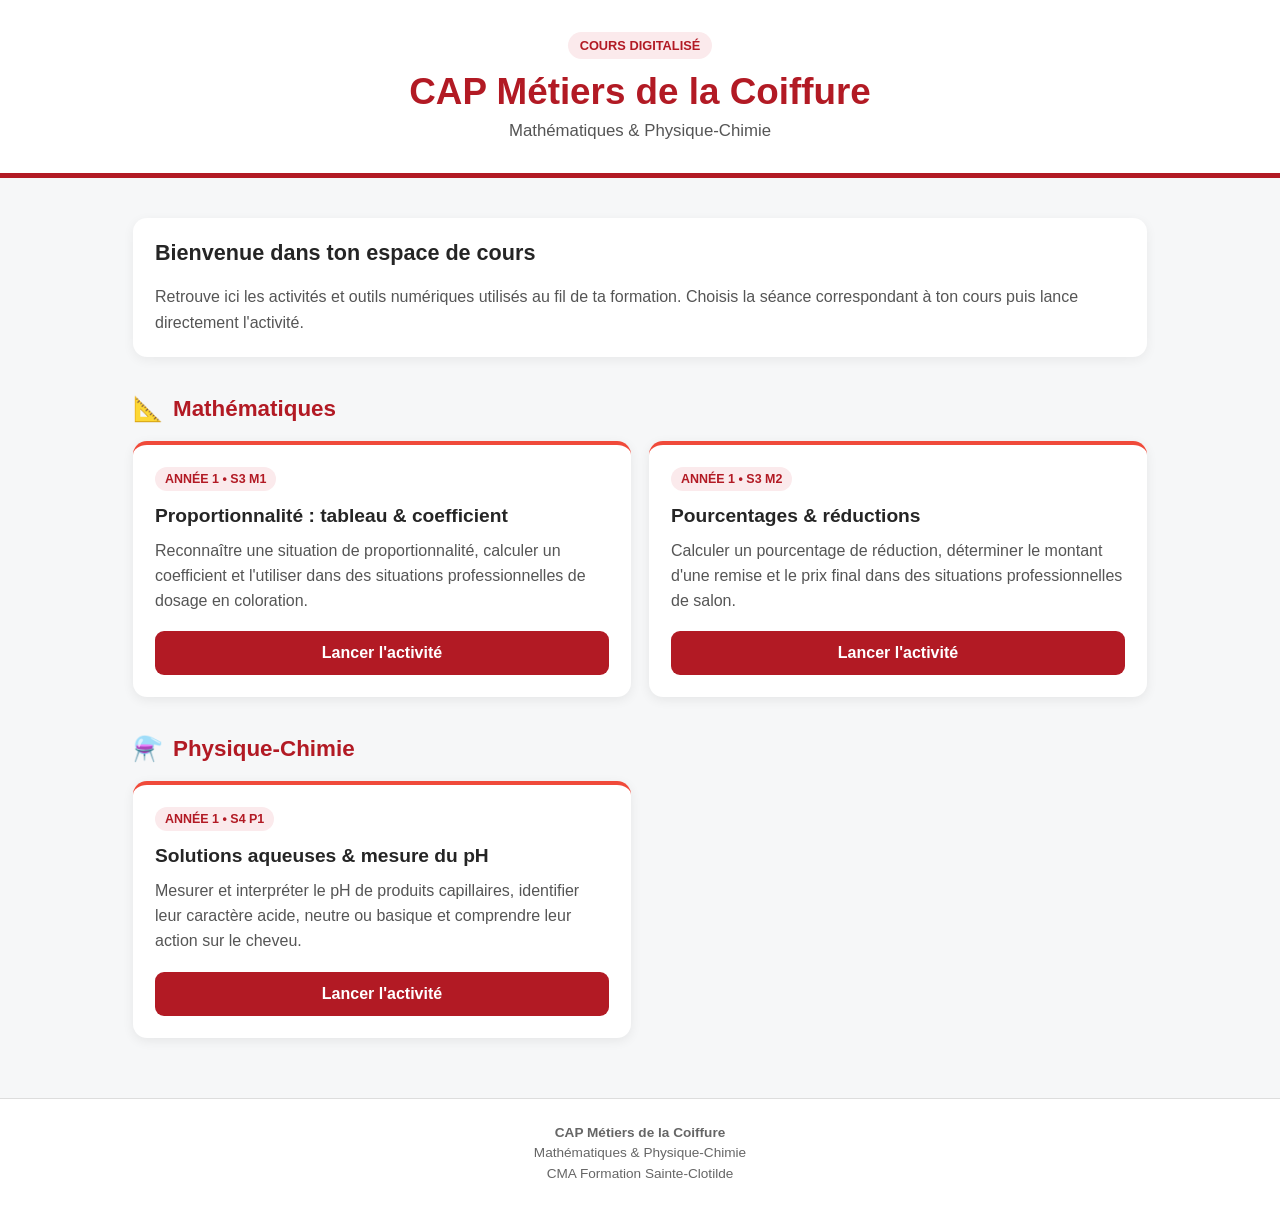
==== index.html @ 05f4091f "Create index.html Création du portail CAP Métiers de la Coiffure" ====
<!DOCTYPE html>
<html lang="fr">
<head>
  <meta charset="UTF-8">
  <meta name="viewport" content="width=device-width, initial-scale=1.0">

  <title>CAP Métiers de la Coiffure | Maths-Sciences</title>

  <style>
    * {
      box-sizing: border-box;
    }

    body {
      margin: 0;
      font-family: Arial, sans-serif;
      background: #f6f7f8;
      color: #252525;
    }

    /* ===== EN-TÊTE ===== */

    header {
      background: white;
      border-bottom: 5px solid #B21A24;
      padding: 32px 20px;
      text-align: center;
    }

    .badge {
      display: inline-block;
      background: #fbeaec;
      color: #B21A24;
      font-weight: bold;
      font-size: 0.8rem;
      padding: 6px 12px;
      border-radius: 20px;
      margin-bottom: 12px;
    }

    header h1 {
      margin: 0;
      color: #B21A24;
      font-size: 1.9rem;
    }

    header h2 {
      margin: 8px 0 0;
      font-size: 1.05rem;
      font-weight: normal;
      color: #555;
    }

    /* ===== CONTENU ===== */

    main {
      max-width: 1050px;
      margin: auto;
      padding: 30px 18px 60px;
    }

    .welcome {
      background: white;
      border-radius: 14px;
      padding: 22px;
      margin-bottom: 36px;
      box-shadow: 0 3px 12px rgba(0,0,0,0.06);
    }

    .welcome h2 {
      margin-top: 0;
      font-size: 1.35rem;
    }

    .welcome p {
      margin-bottom: 0;
      color: #555;
      line-height: 1.6;
    }

    /* ===== DISCIPLINES ===== */

    .discipline {
      margin-top: 38px;
    }

    .discipline-title {
      display: flex;
      align-items: center;
      gap: 10px;
      margin-bottom: 18px;
    }

    .discipline-title span {
      font-size: 1.5rem;
    }

    .discipline-title h2 {
      margin: 0;
      color: #B21A24;
      font-size: 1.4rem;
    }

    .apps {
      display: grid;
      grid-template-columns: 1fr;
      gap: 18px;
    }

    /* ===== CARTES ===== */

    .card {
      background: white;
      border-radius: 14px;
      padding: 22px;
      box-shadow: 0 3px 12px rgba(0,0,0,0.07);
      border-top: 4px solid #F04A3A;
      display: flex;
      flex-direction: column;
    }

    .session {
      display: inline-block;
      align-self: flex-start;
      background: #fbeaec;
      color: #B21A24;
      font-size: 0.78rem;
      font-weight: bold;
      padding: 5px 10px;
      border-radius: 20px;
      margin-bottom: 12px;
    }

    .card h3 {
      margin: 0 0 10px;
      font-size: 1.2rem;
      line-height: 1.35;
    }

    .card p {
      margin: 0 0 18px;
      color: #555;
      line-height: 1.55;
      flex-grow: 1;
    }

    .button {
      display: block;
      width: 100%;
      background: #B21A24;
      color: white;
      text-decoration: none;
      text-align: center;
      font-weight: bold;
      padding: 13px 16px;
      border-radius: 9px;
    }

    .button:hover {
      background: #8f141d;
    }

    /* ===== PIED DE PAGE ===== */

    footer {
      text-align: center;
      background: white;
      border-top: 1px solid #ddd;
      padding: 24px 15px;
      color: #666;
      font-size: 0.85rem;
      line-height: 1.5;
    }

    /* ===== TABLETTE / ORDINATEUR ===== */

    @media (min-width: 700px) {
      .apps {
        grid-template-columns: repeat(2, 1fr);
      }

      header h1 {
        font-size: 2.3rem;
      }

      main {
        padding-top: 40px;
      }
    }
  </style>
</head>

<body>

<header>
  <div class="badge">COURS DIGITALISÉ</div>

  <h1>CAP Métiers de la Coiffure</h1>

  <h2>Mathématiques & Physique-Chimie</h2>
</header>

<main>

  <!-- INTRODUCTION -->

  <section class="welcome">
    <h2>Bienvenue dans ton espace de cours</h2>

    <p>
      Retrouve ici les activités et outils numériques utilisés
      au fil de ta formation. Choisis la séance correspondant
      à ton cours puis lance directement l'activité.
    </p>
  </section>


  <!-- MATHÉMATIQUES -->

  <section class="discipline">

    <div class="discipline-title">
      <span>📐</span>
      <h2>Mathématiques</h2>
    </div>

    <div class="apps">

      <!-- A1S3M1 -->

      <article class="card">

        <span class="session">
          ANNÉE 1 • S3 M1
        </span>

        <h3>
          Proportionnalité : tableau & coefficient
        </h3>

        <p>
          Reconnaître une situation de proportionnalité,
          calculer un coefficient et l'utiliser dans des
          situations professionnelles de dosage en coloration.
        </p>

        <a class="button" href="./A1S3M1/">
          Lancer l'activité
        </a>

      </article>


      <!-- A1S3M2 -->

      <article class="card">

        <span class="session">
          ANNÉE 1 • S3 M2
        </span>

        <h3>
          Pourcentages & réductions
        </h3>

        <p>
          Calculer un pourcentage de réduction, déterminer
          le montant d'une remise et le prix final dans
          des situations professionnelles de salon.
        </p>

        <a class="button" href="./A1S3M2/">
          Lancer l'activité
        </a>

      </article>

    </div>
  </section>


  <!-- PHYSIQUE-CHIMIE -->

  <section class="discipline">

    <div class="discipline-title">
      <span>⚗️</span>
      <h2>Physique-Chimie</h2>
    </div>

    <div class="apps">

      <!-- A1S4P1 -->

      <article class="card">

        <span class="session">
          ANNÉE 1 • S4 P1
        </span>

        <h3>
          Solutions aqueuses & mesure du pH
        </h3>

        <p>
          Mesurer et interpréter le pH de produits capillaires,
          identifier leur caractère acide, neutre ou basique
          et comprendre leur action sur le cheveu.
        </p>

        <a class="button" href="./A1S4pH/">
          Lancer l'activité
        </a>

      </article>

    </div>
  </section>

</main>


<footer>
  <strong>CAP Métiers de la Coiffure</strong><br>
  Mathématiques & Physique-Chimie<br>
  CMA Formation Sainte-Clotilde
</footer>

</body>
</html>
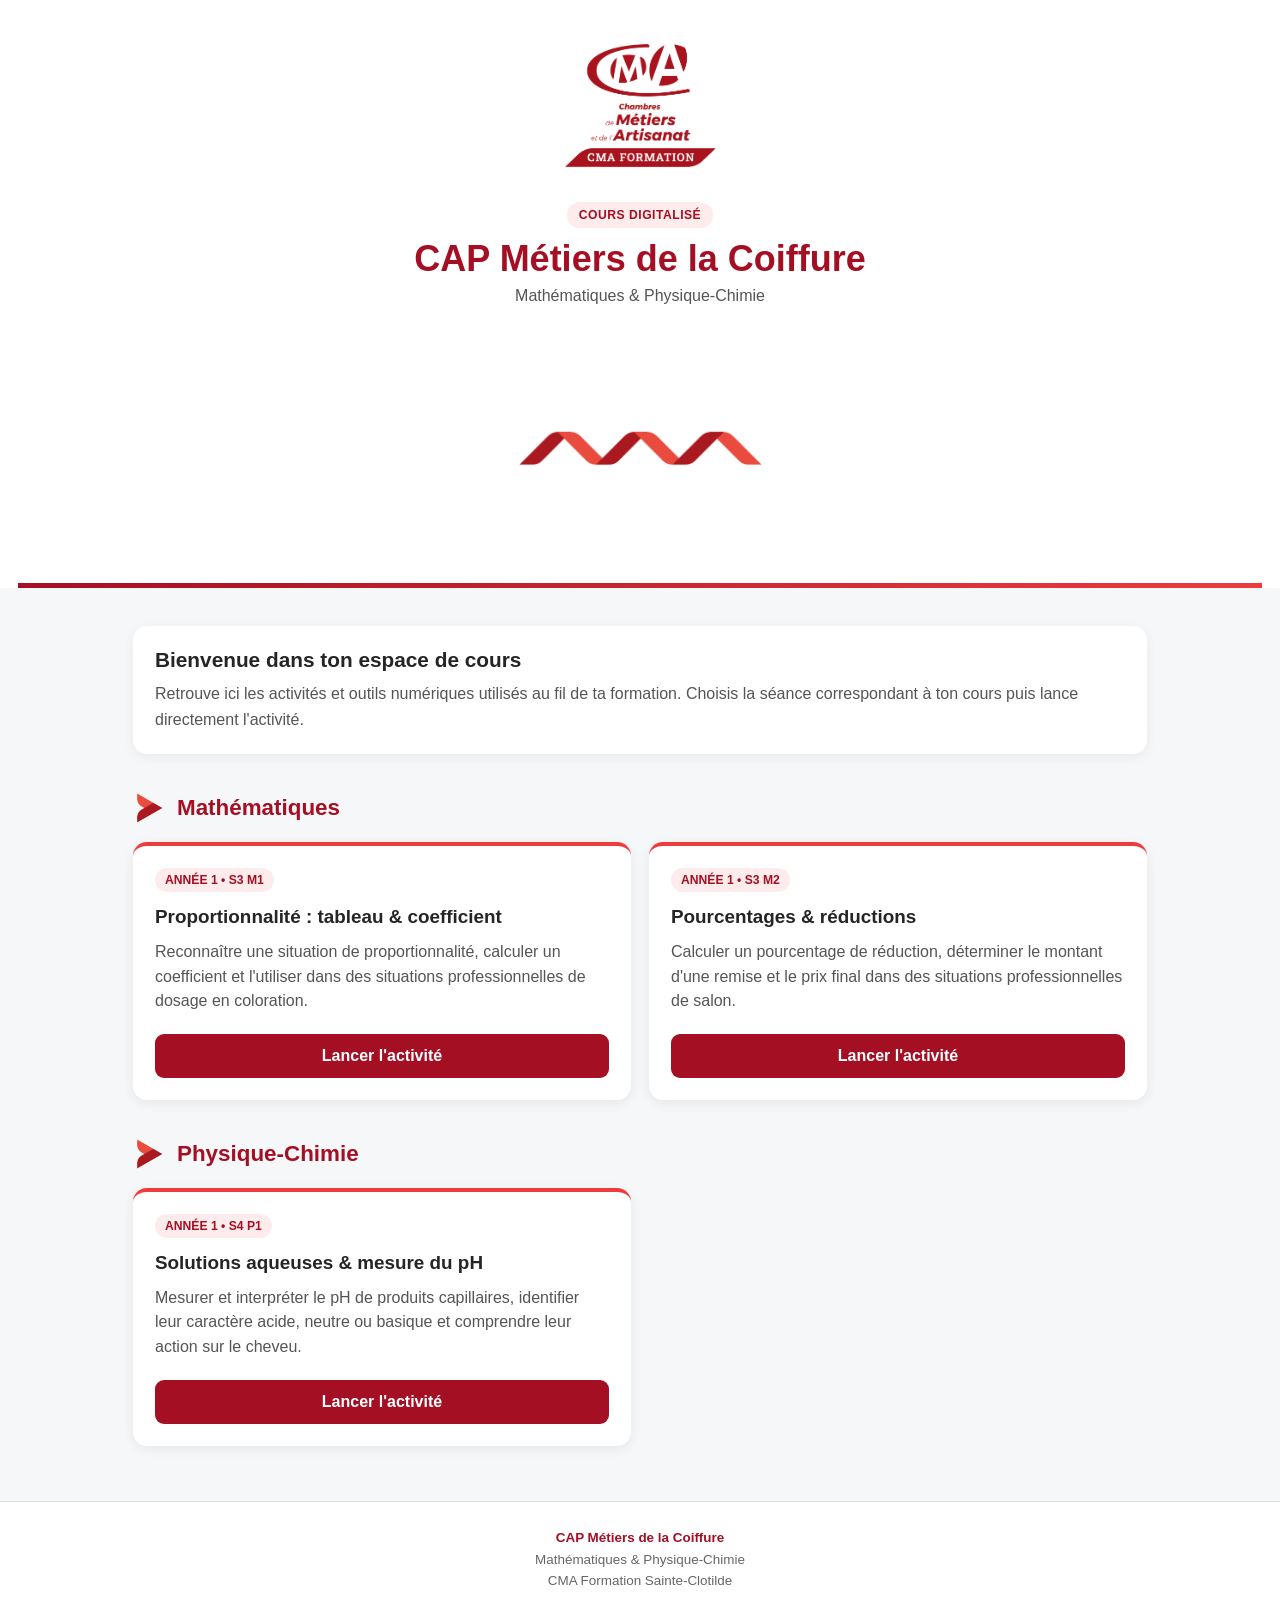
==== commit d8817e33: "Update index.html Mise jour graphique portail" ====
--- a/index.html
+++ b/index.html
@@ -7,78 +7,128 @@
   <title>CAP Métiers de la Coiffure | Maths-Sciences</title>
 
   <style>
+    /* =========================================
+       CHARTE GRAPHIQUE
+       Bordeaux : #A50F23
+       Corail   : #EE3C3D
+       ========================================= */
+
+    :root {
+      --bordeaux: #A50F23;
+      --corail: #EE3C3D;
+      --fond: #f6f7f8;
+      --texte: #252525;
+      --texte-secondaire: #555555;
+      --blanc: #ffffff;
+    }
+
     * {
       box-sizing: border-box;
     }
 
     body {
       margin: 0;
-      font-family: Arial, sans-serif;
-      background: #f6f7f8;
-      color: #252525;
-    }
-
-    /* ===== EN-TÊTE ===== */
+      font-family: Arial, Helvetica, sans-serif;
+      background: var(--fond);
+      color: var(--texte);
+    }
+
+    /* =========================================
+       EN-TÊTE
+       ========================================= */
 
     header {
-      background: white;
-      border-bottom: 5px solid #B21A24;
-      padding: 32px 20px;
+      background: var(--blanc);
       text-align: center;
+      padding: 22px 18px 0;
+    }
+
+    .logo {
+      width: 150px;
+      max-width: 42vw;
+      height: auto;
+      display: block;
+      margin: 0 auto 16px;
     }
 
     .badge {
       display: inline-block;
-      background: #fbeaec;
-      color: #B21A24;
-      font-weight: bold;
-      font-size: 0.8rem;
+      background: rgba(238, 60, 61, 0.10);
+      color: var(--bordeaux);
+      font-size: 0.76rem;
+      font-weight: 700;
+      letter-spacing: 0.04em;
       padding: 6px 12px;
       border-radius: 20px;
-      margin-bottom: 12px;
+      margin-bottom: 10px;
     }
 
     header h1 {
       margin: 0;
-      color: #B21A24;
-      font-size: 1.9rem;
-    }
-
-    header h2 {
-      margin: 8px 0 0;
-      font-size: 1.05rem;
-      font-weight: normal;
-      color: #555;
-    }
-
-    /* ===== CONTENU ===== */
+      color: var(--bordeaux);
+      font-size: 1.85rem;
+      line-height: 1.15;
+    }
+
+    header .subtitle {
+      margin: 8px 0 15px;
+      color: var(--texte-secondaire);
+      font-size: 1rem;
+    }
+
+    .ruban {
+      display: block;
+      width: 210px;
+      max-width: 55vw;
+      height: auto;
+      margin: 14px auto 0;
+    }
+
+    .header-line {
+      height: 5px;
+      margin-top: 18px;
+      background: linear-gradient(
+        90deg,
+        var(--bordeaux),
+        var(--corail)
+      );
+    }
+
+    /* =========================================
+       CONTENU PRINCIPAL
+       ========================================= */
 
     main {
       max-width: 1050px;
-      margin: auto;
-      padding: 30px 18px 60px;
-    }
+      margin: 0 auto;
+      padding: 28px 18px 55px;
+    }
+
+    /* INTRODUCTION */
 
     .welcome {
-      background: white;
+      background: var(--blanc);
       border-radius: 14px;
       padding: 22px;
-      margin-bottom: 36px;
-      box-shadow: 0 3px 12px rgba(0,0,0,0.06);
+      margin-bottom: 38px;
+      box-shadow: 0 3px 12px rgba(0, 0, 0, 0.06);
     }
 
     .welcome h2 {
-      margin-top: 0;
-      font-size: 1.35rem;
+      margin: 0 0 9px;
+      color: var(--texte);
+      font-size: 1.3rem;
     }
 
     .welcome p {
-      margin-bottom: 0;
-      color: #555;
+      margin: 0;
+      color: var(--texte-secondaire);
       line-height: 1.6;
     }
 
-    /* ===== DISCIPLINES ===== */
+    /* =========================================
+       DISCIPLINES
+       ========================================= */
 
     .discipline {
       margin-top: 38px;
@@ -87,19 +137,26 @@
     .discipline-title {
       display: flex;
       align-items: center;
-      gap: 10px;
+      gap: 12px;
       margin-bottom: 18px;
     }
 
-    .discipline-title span {
-      font-size: 1.5rem;
+    .discipline-title img {
+      width: 32px;
+      height: 32px;
+      object-fit: contain;
+      flex-shrink: 0;
     }
 
     .discipline-title h2 {
       margin: 0;
-      color: #B21A24;
+      color: var(--bordeaux);
       font-size: 1.4rem;
     }
+
+    /* =========================================
+       CARTES DES APPLICATIONS
+       ========================================= */
 
     .apps {
       display: grid;
@@ -107,25 +164,36 @@
       gap: 18px;
     }
 
-    /* ===== CARTES ===== */
-
     .card {
-      background: white;
+      background: var(--blanc);
       border-radius: 14px;
       padding: 22px;
-      box-shadow: 0 3px 12px rgba(0,0,0,0.07);
-      border-top: 4px solid #F04A3A;
+      border-top: 4px solid var(--corail);
+      box-shadow: 0 3px 12px rgba(0, 0, 0, 0.07);
+
       display: flex;
       flex-direction: column;
+
+      transition:
+        transform 0.18s ease,
+        box-shadow 0.18s ease;
+    }
+
+    .card:hover {
+      transform: translateY(-2px);
+      box-shadow: 0 6px 18px rgba(0, 0, 0, 0.10);
     }
 
     .session {
       display: inline-block;
       align-self: flex-start;
-      background: #fbeaec;
-      color: #B21A24;
-      font-size: 0.78rem;
-      font-weight: bold;
+
+      background: rgba(238, 60, 61, 0.10);
+      color: var(--bordeaux);
+
+      font-size: 0.76rem;
+      font-weight: 700;
+
       padding: 5px 10px;
       border-radius: 20px;
       margin-bottom: 12px;
@@ -133,198 +201,330 @@
 
     .card h3 {
       margin: 0 0 10px;
-      font-size: 1.2rem;
+      font-size: 1.18rem;
       line-height: 1.35;
     }
 
     .card p {
-      margin: 0 0 18px;
-      color: #555;
+      margin: 0 0 20px;
+      color: var(--texte-secondaire);
       line-height: 1.55;
       flex-grow: 1;
     }
+
+    /* =========================================
+       BOUTONS
+       ========================================= */
 
     .button {
       display: block;
       width: 100%;
-      background: #B21A24;
-      color: white;
+
+      background: var(--bordeaux);
+      color: var(--blanc);
+
       text-decoration: none;
       text-align: center;
-      font-weight: bold;
+      font-weight: 700;
+
       padding: 13px 16px;
       border-radius: 9px;
+
+      transition:
+        background 0.18s ease,
+        transform 0.18s ease;
     }
 
     .button:hover {
-      background: #8f141d;
-    }
-
-    /* ===== PIED DE PAGE ===== */
+      background: var(--corail);
+    }
+
+    .button:active {
+      transform: scale(0.98);
+    }
+
+    /* =========================================
+       PIED DE PAGE
+       ========================================= */
 
     footer {
+      background: var(--blanc);
+      border-top: 1px solid #dddddd;
       text-align: center;
-      background: white;
-      border-top: 1px solid #ddd;
-      padding: 24px 15px;
-      color: #666;
-      font-size: 0.85rem;
-      line-height: 1.5;
-    }
-
-    /* ===== TABLETTE / ORDINATEUR ===== */
+      padding: 25px 15px;
+      color: #666666;
+      font-size: 0.84rem;
+      line-height: 1.6;
+    }
+
+    footer strong {
+      color: var(--bordeaux);
+    }
+
+    /* =========================================
+       TABLETTE / ORDINATEUR
+       ========================================= */
 
     @media (min-width: 700px) {
+
+      header {
+        padding-top: 26px;
+      }
+
+      .logo {
+        width: 175px;
+      }
+
+      header h1 {
+        font-size: 2.25rem;
+      }
+
+      .ruban {
+        width: 245px;
+      }
+
+      main {
+        padding-top: 38px;
+      }
+
       .apps {
         grid-template-columns: repeat(2, 1fr);
       }
-
-      header h1 {
-        font-size: 2.3rem;
-      }
-
-      main {
-        padding-top: 40px;
-      }
-    }
+    }
+
+    /* =========================================
+       ACCESSIBILITÉ
+       ========================================= */
+
+    .button:focus-visible {
+      outline: 3px solid var(--corail);
+      outline-offset: 3px;
+    }
+
   </style>
 </head>
 
+
 <body>
 
-<header>
-  <div class="badge">COURS DIGITALISÉ</div>
-
-  <h1>CAP Métiers de la Coiffure</h1>
-
-  <h2>Mathématiques & Physique-Chimie</h2>
-</header>
-
-<main>
-
-  <!-- INTRODUCTION -->
-
-  <section class="welcome">
-    <h2>Bienvenue dans ton espace de cours</h2>
-
-    <p>
-      Retrouve ici les activités et outils numériques utilisés
-      au fil de ta formation. Choisis la séance correspondant
-      à ton cours puis lance directement l'activité.
+  <!-- =======================================
+       EN-TÊTE
+       ======================================= -->
+
+  <header>
+
+    <img
+      class="logo"
+      src="./assets/logo.png"
+      alt="CMA Formation - Chambres de Métiers et de l'Artisanat"
+    >
+
+    <div class="badge">
+      COURS DIGITALISÉ
+    </div>
+
+    <h1>
+      CAP Métiers de la Coiffure
+    </h1>
+
+    <p class="subtitle">
+      Mathématiques &amp; Physique-Chimie
     </p>
-  </section>
-
-
-  <!-- MATHÉMATIQUES -->
-
-  <section class="discipline">
-
-    <div class="discipline-title">
-      <span>📐</span>
-      <h2>Mathématiques</h2>
-    </div>
-
-    <div class="apps">
-
-      <!-- A1S3M1 -->
-
-      <article class="card">
-
-        <span class="session">
-          ANNÉE 1 • S3 M1
-        </span>
-
-        <h3>
-          Proportionnalité : tableau & coefficient
-        </h3>
-
-        <p>
-          Reconnaître une situation de proportionnalité,
-          calculer un coefficient et l'utiliser dans des
-          situations professionnelles de dosage en coloration.
-        </p>
-
-        <a class="button" href="./A1S3M1/">
-          Lancer l'activité
-        </a>
-
-      </article>
-
-
-      <!-- A1S3M2 -->
-
-      <article class="card">
-
-        <span class="session">
-          ANNÉE 1 • S3 M2
-        </span>
-
-        <h3>
-          Pourcentages & réductions
-        </h3>
-
-        <p>
-          Calculer un pourcentage de réduction, déterminer
-          le montant d'une remise et le prix final dans
-          des situations professionnelles de salon.
-        </p>
-
-        <a class="button" href="./A1S3M2/">
-          Lancer l'activité
-        </a>
-
-      </article>
-
-    </div>
-  </section>
-
-
-  <!-- PHYSIQUE-CHIMIE -->
-
-  <section class="discipline">
-
-    <div class="discipline-title">
-      <span>⚗️</span>
-      <h2>Physique-Chimie</h2>
-    </div>
-
-    <div class="apps">
-
-      <!-- A1S4P1 -->
-
-      <article class="card">
-
-        <span class="session">
-          ANNÉE 1 • S4 P1
-        </span>
-
-        <h3>
-          Solutions aqueuses & mesure du pH
-        </h3>
-
-        <p>
-          Mesurer et interpréter le pH de produits capillaires,
-          identifier leur caractère acide, neutre ou basique
-          et comprendre leur action sur le cheveu.
-        </p>
-
-        <a class="button" href="./A1S4pH/">
-          Lancer l'activité
-        </a>
-
-      </article>
-
-    </div>
-  </section>
-
-</main>
-
-
-<footer>
-  <strong>CAP Métiers de la Coiffure</strong><br>
-  Mathématiques & Physique-Chimie<br>
-  CMA Formation Sainte-Clotilde
-</footer>
+
+    <img
+      class="ruban"
+      src="./assets/ruban_vague.png"
+      alt=""
+      aria-hidden="true"
+    >
+
+    <div class="header-line"></div>
+
+  </header>
+
+
+  <!-- =======================================
+       CONTENU
+       ======================================= -->
+
+  <main>
+
+    <!-- INTRODUCTION -->
+
+    <section class="welcome">
+
+      <h2>
+        Bienvenue dans ton espace de cours
+      </h2>
+
+      <p>
+        Retrouve ici les activités et outils numériques utilisés
+        au fil de ta formation. Choisis la séance correspondant
+        à ton cours puis lance directement l'activité.
+      </p>
+
+    </section>
+
+
+    <!-- =====================================
+         MATHÉMATIQUES
+         ===================================== -->
+
+    <section class="discipline">
+
+      <div class="discipline-title">
+
+        <img
+          src="./assets/fleche_rouge.png"
+          alt=""
+          aria-hidden="true"
+        >
+
+        <h2>
+          Mathématiques
+        </h2>
+
+      </div>
+
+
+      <div class="apps">
+
+        <!-- A1S3M1 -->
+
+        <article class="card">
+
+          <span class="session">
+            ANNÉE 1 • S3 M1
+          </span>
+
+          <h3>
+            Proportionnalité : tableau &amp; coefficient
+          </h3>
+
+          <p>
+            Reconnaître une situation de proportionnalité,
+            calculer un coefficient et l'utiliser dans des
+            situations professionnelles de dosage en coloration.
+          </p>
+
+          <a
+            class="button"
+            href="./A1S3M1/"
+          >
+            Lancer l'activité
+          </a>
+
+        </article>
+
+
+        <!-- A1S3M2 -->
+
+        <article class="card">
+
+          <span class="session">
+            ANNÉE 1 • S3 M2
+          </span>
+
+          <h3>
+            Pourcentages &amp; réductions
+          </h3>
+
+          <p>
+            Calculer un pourcentage de réduction, déterminer
+            le montant d'une remise et le prix final dans
+            des situations professionnelles de salon.
+          </p>
+
+          <a
+            class="button"
+            href="./A1S3M2/"
+          >
+            Lancer l'activité
+          </a>
+
+        </article>
+
+      </div>
+
+    </section>
+
+
+    <!-- =====================================
+         PHYSIQUE-CHIMIE
+         ===================================== -->
+
+    <section class="discipline">
+
+      <div class="discipline-title">
+
+        <img
+          src="./assets/fleche_rouge.png"
+          alt=""
+          aria-hidden="true"
+        >
+
+        <h2>
+          Physique-Chimie
+        </h2>
+
+      </div>
+
+
+      <div class="apps">
+
+        <!-- A1S4P1 -->
+
+        <article class="card">
+
+          <span class="session">
+            ANNÉE 1 • S4 P1
+          </span>
+
+          <h3>
+            Solutions aqueuses &amp; mesure du pH
+          </h3>
+
+          <p>
+            Mesurer et interpréter le pH de produits capillaires,
+            identifier leur caractère acide, neutre ou basique
+            et comprendre leur action sur le cheveu.
+          </p>
+
+          <a
+            class="button"
+            href="./A1S4pH/"
+          >
+            Lancer l'activité
+          </a>
+
+        </article>
+
+      </div>
+
+    </section>
+
+  </main>
+
+
+  <!-- =======================================
+       PIED DE PAGE
+       ======================================= -->
+
+  <footer>
+
+    <strong>
+      CAP Métiers de la Coiffure
+    </strong>
+
+    <br>
+
+    Mathématiques &amp; Physique-Chimie
+
+    <br>
+
+    CMA Formation Sainte-Clotilde
+
+  </footer>
 
 </body>
 </html>
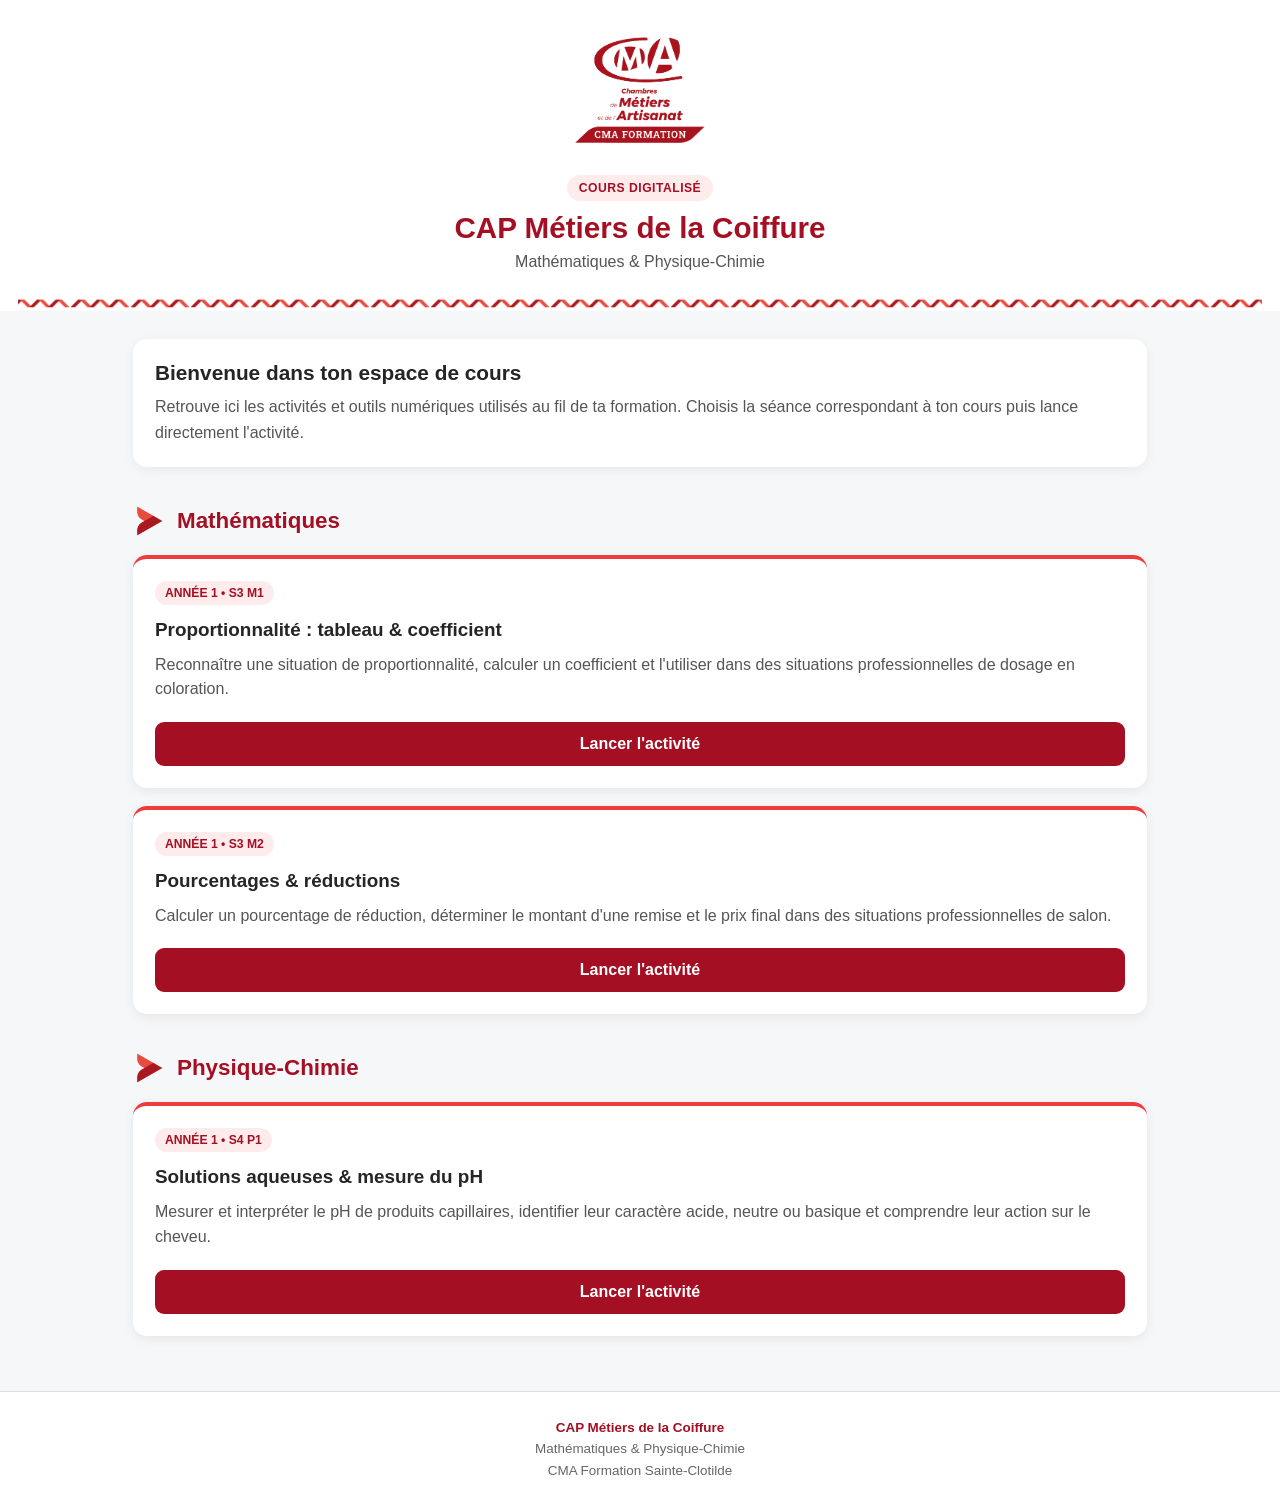
==== commit c89b7705: "Update index.html modification  frise" ====
--- a/index.html
+++ b/index.html
@@ -76,23 +76,15 @@
       font-size: 1rem;
     }
 
-    .ruban {
-      display: block;
-      width: 210px;
-      max-width: 55vw;
-      height: auto;
-      margin: 14px auto 0;
-    }
-
-    .header-line {
-      height: 5px;
-      margin-top: 18px;
-      background: linear-gradient(
-        90deg,
-        var(--bordeaux),
-        var(--corail)
-      );
-    }
+    .ruban-frise {
+  width: 100%;
+  height: 18px;
+  margin-top: 22px;
+  background-image: url("./assets/ruban_vague.png");
+  background-repeat: repeat-x;
+  background-position: center;
+  background-size: 60px auto;
+}
 
     /* =========================================
        CONTENU PRINCIPAL
@@ -265,7 +257,9 @@
        TABLETTE / ORDINATEUR
        ========================================= */
 
-    @media (min-width: 700px) {
+    .ruban {
+  width: 245px;
+} {
 
       header {
         padding-top: 26px;
@@ -331,15 +325,11 @@
       Mathématiques &amp; Physique-Chimie
     </p>
 
-    <img
-      class="ruban"
-      src="./assets/ruban_vague.png"
-      alt=""
-      aria-hidden="true"
-    >
-
-    <div class="header-line"></div>
-
+    <div
+  class="ruban-frise"
+  aria-hidden="true"
+></div>
+    
   </header>
 
 
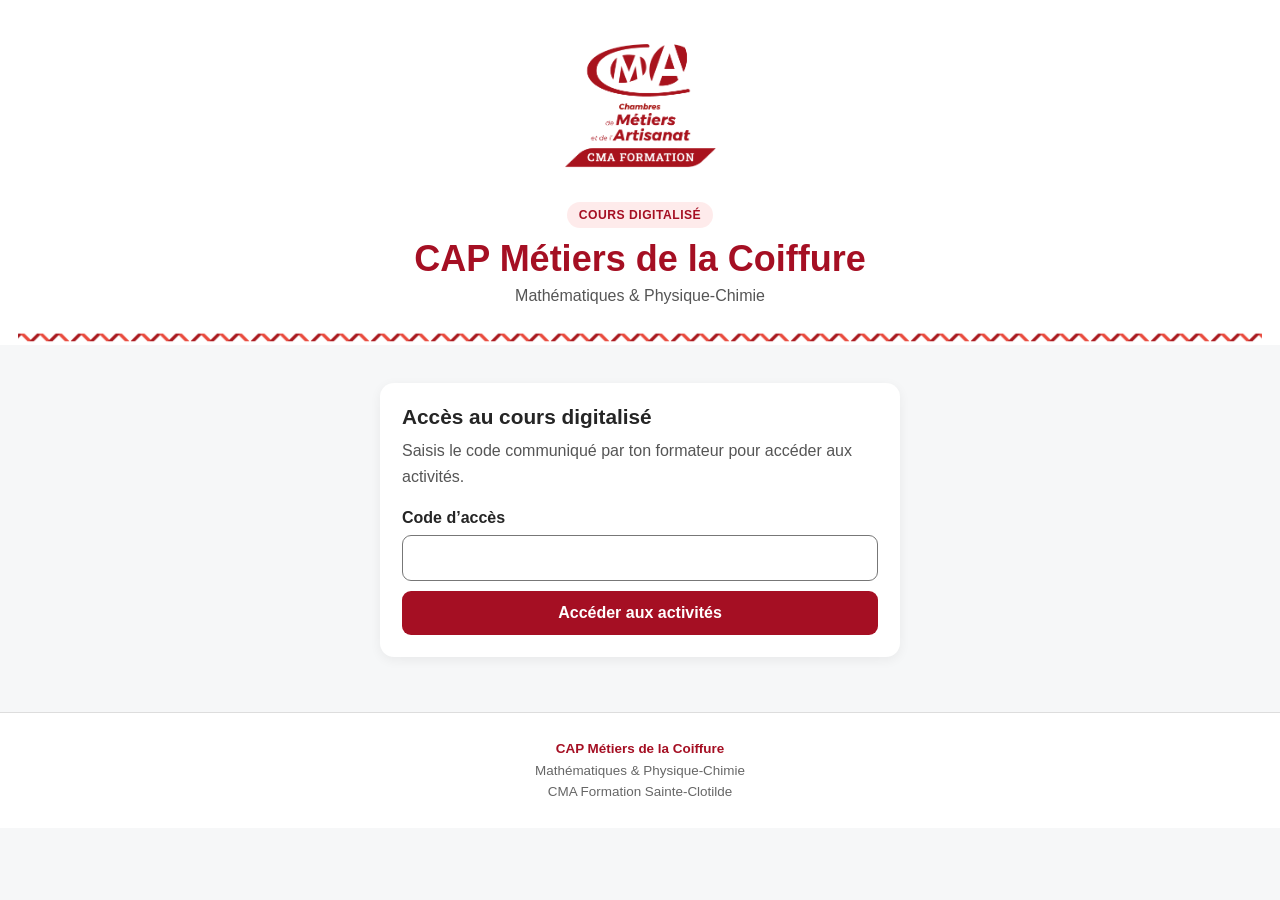
==== commit d195bdd9: "Ajoute l’accès partagé et un catalogue central au portail CAP" ====
--- a/index.html
+++ b/index.html
@@ -257,9 +257,7 @@
        TABLETTE / ORDINATEUR
        ========================================= */
 
-    .ruban {
-  width: 245px;
-} {
+    @media (min-width: 700px) {
 
       header {
         padding-top: 26px;
@@ -295,7 +293,17 @@
       outline-offset: 3px;
     }
 
+    [hidden] { display: none !important; }
+    .access-panel { max-width: 520px; margin: 0 auto; }
+    #access-form { margin-top: 20px; }
+    #access-form label { display: block; font-weight: 700; margin-bottom: 8px; }
+    #access-code { width: 100%; min-width: 0; padding: 13px; border: 1px solid #777; border-radius: 9px; font: inherit; }
+    #access-code:focus-visible { outline: 3px solid var(--corail); outline-offset: 3px; }
+    #access-error { color: var(--bordeaux); margin: 10px 0; }
+    button.button { border: 0; font: inherit; font-weight: 700; cursor: pointer; }
   </style>
+  <script src="./applications.js" defer></script>
+  <script src="./portail.js" defer></script>
 </head>
 
 
@@ -339,6 +347,18 @@
 
   <main>
 
+    <section id="acces" class="welcome access-panel" aria-labelledby="access-title">
+      <h2 id="access-title">Accès au cours digitalisé</h2>
+      <p id="access-help">Saisis le code communiqué par ton formateur pour accéder aux activités.</p>
+      <form id="access-form">
+        <label for="access-code">Code d’accès</label>
+        <input id="access-code" type="password" required autocomplete="off" autocapitalize="none" spellcheck="false" aria-describedby="access-help access-error">
+        <p id="access-error" role="alert"></p>
+        <button class="button" type="submit">Accéder aux activités</button>
+      </form>
+    </section>
+    <noscript><p>Active JavaScript dans ton navigateur pour saisir le code et afficher les activités.</p></noscript>
+    <div id="portail" hidden>
     <!-- INTRODUCTION -->
 
     <section class="welcome">
@@ -356,142 +376,8 @@
     </section>
 
 
-    <!-- =====================================
-         MATHÉMATIQUES
-         ===================================== -->
-
-    <section class="discipline">
-
-      <div class="discipline-title">
-
-        <img
-          src="./assets/fleche_rouge.png"
-          alt=""
-          aria-hidden="true"
-        >
-
-        <h2>
-          Mathématiques
-        </h2>
-
-      </div>
-
-
-      <div class="apps">
-
-        <!-- A1S3M1 -->
-
-        <article class="card">
-
-          <span class="session">
-            ANNÉE 1 • S3 M1
-          </span>
-
-          <h3>
-            Proportionnalité : tableau &amp; coefficient
-          </h3>
-
-          <p>
-            Reconnaître une situation de proportionnalité,
-            calculer un coefficient et l'utiliser dans des
-            situations professionnelles de dosage en coloration.
-          </p>
-
-          <a
-            class="button"
-            href="./A1S3M1/"
-          >
-            Lancer l'activité
-          </a>
-
-        </article>
-
-
-        <!-- A1S3M2 -->
-
-        <article class="card">
-
-          <span class="session">
-            ANNÉE 1 • S3 M2
-          </span>
-
-          <h3>
-            Pourcentages &amp; réductions
-          </h3>
-
-          <p>
-            Calculer un pourcentage de réduction, déterminer
-            le montant d'une remise et le prix final dans
-            des situations professionnelles de salon.
-          </p>
-
-          <a
-            class="button"
-            href="./A1S3M2/"
-          >
-            Lancer l'activité
-          </a>
-
-        </article>
-
-      </div>
-
-    </section>
-
-
-    <!-- =====================================
-         PHYSIQUE-CHIMIE
-         ===================================== -->
-
-    <section class="discipline">
-
-      <div class="discipline-title">
-
-        <img
-          src="./assets/fleche_rouge.png"
-          alt=""
-          aria-hidden="true"
-        >
-
-        <h2>
-          Physique-Chimie
-        </h2>
-
-      </div>
-
-
-      <div class="apps">
-
-        <!-- A1S4P1 -->
-
-        <article class="card">
-
-          <span class="session">
-            ANNÉE 1 • S4 P1
-          </span>
-
-          <h3>
-            Solutions aqueuses &amp; mesure du pH
-          </h3>
-
-          <p>
-            Mesurer et interpréter le pH de produits capillaires,
-            identifier leur caractère acide, neutre ou basique
-            et comprendre leur action sur le cheveu.
-          </p>
-
-          <a
-            class="button"
-            href="./A1S4pH/"
-          >
-            Lancer l'activité
-          </a>
-
-        </article>
-
-      </div>
-
-    </section>
+    <div id="catalogue"></div>
+    </div>
 
   </main>
 
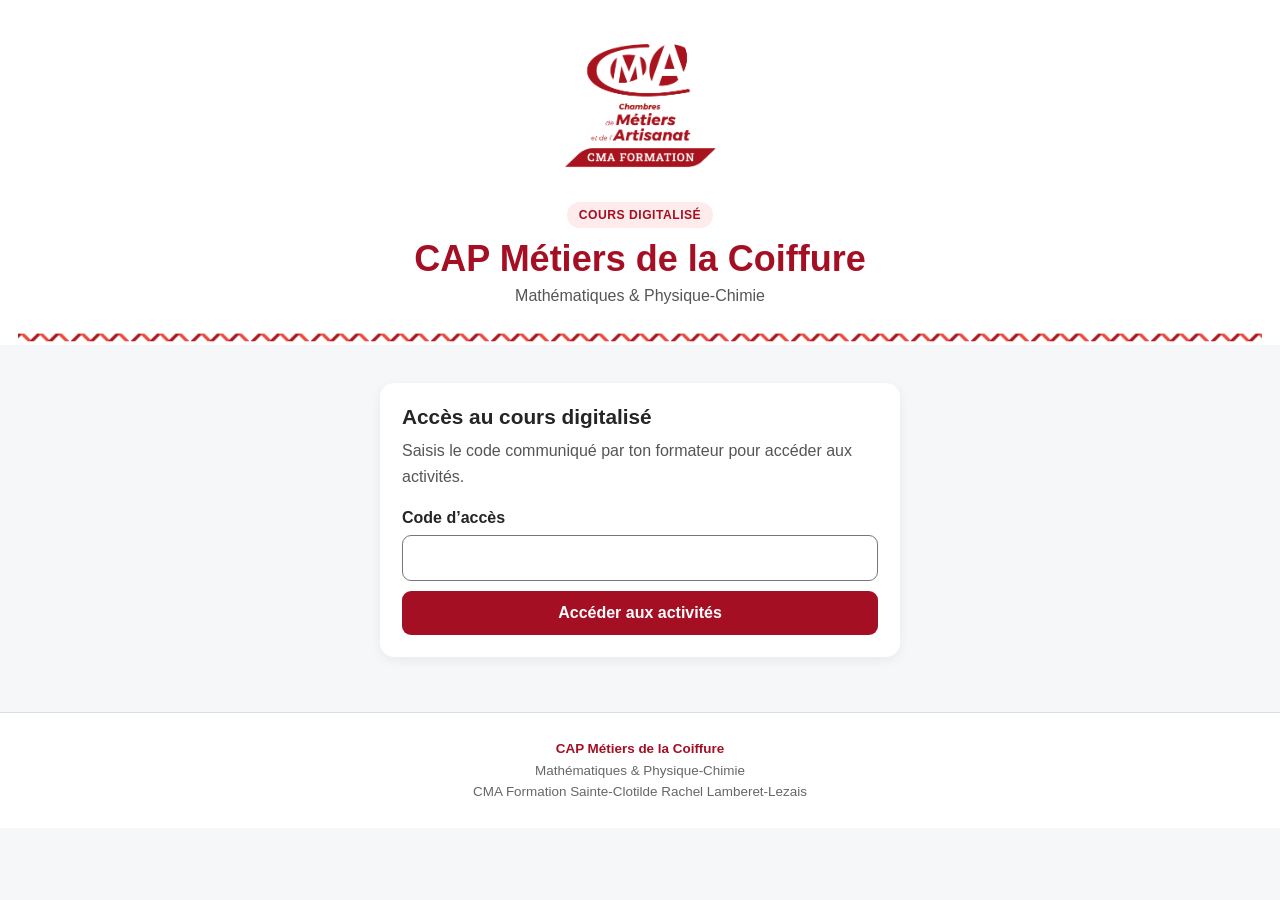
==== commit c843d964: "Update index.html mettre mon nom" ====
--- a/index.html
+++ b/index.html
@@ -398,7 +398,7 @@
 
     <br>
 
-    CMA Formation Sainte-Clotilde
+    CMA Formation Sainte-Clotilde Rachel Lamberet-Lezais
 
   </footer>
 
